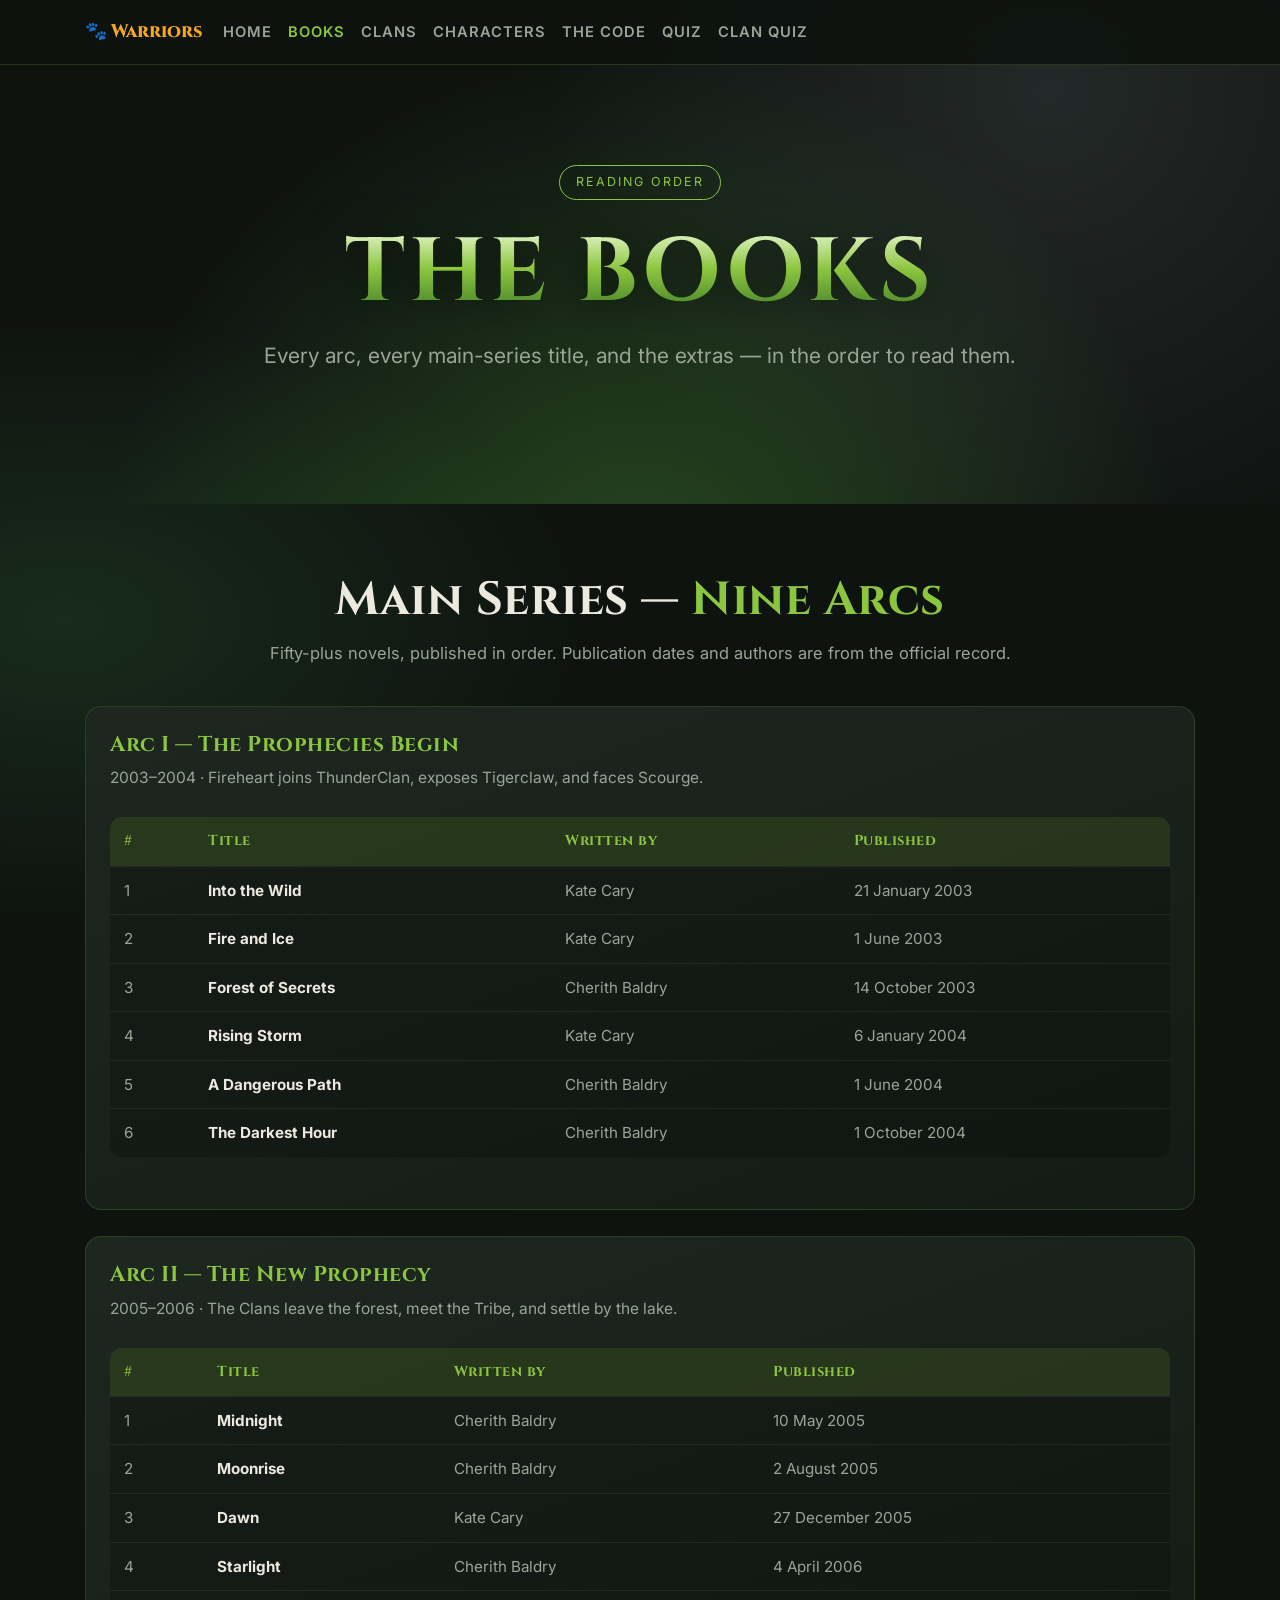
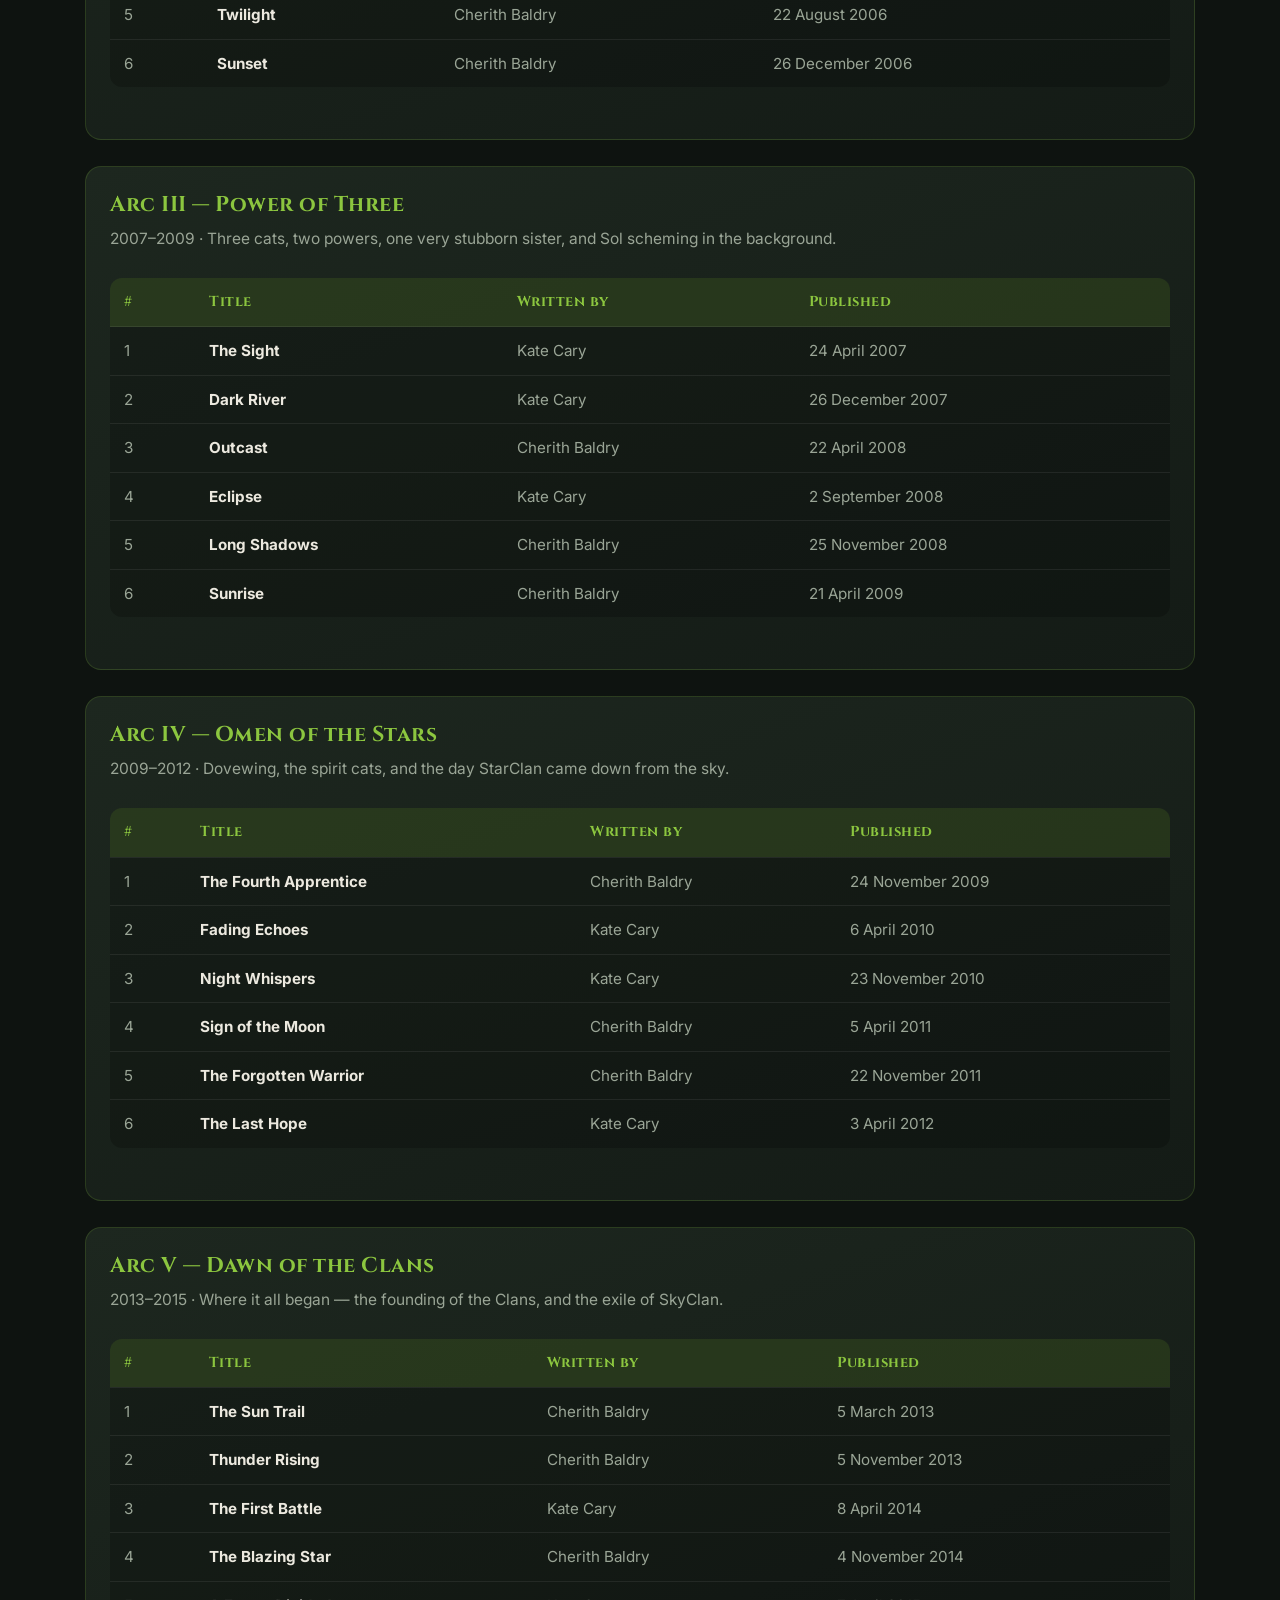
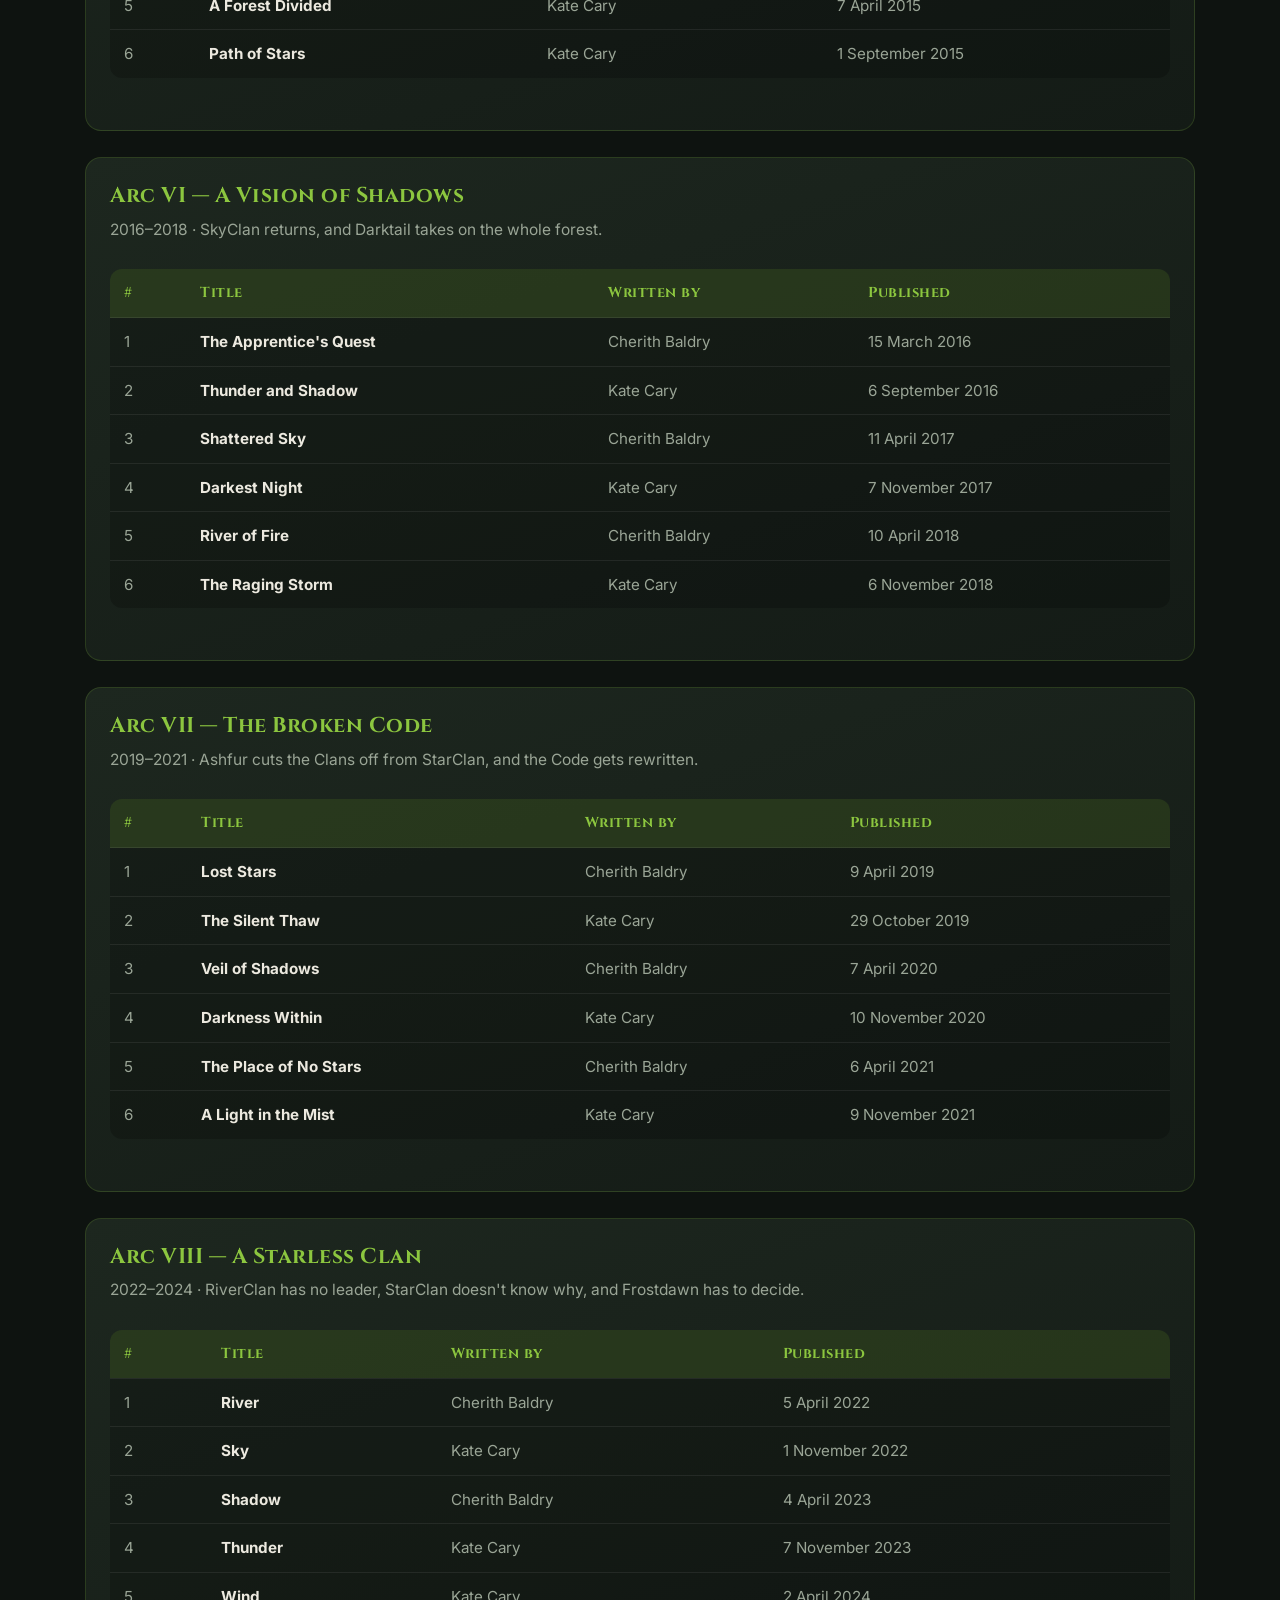
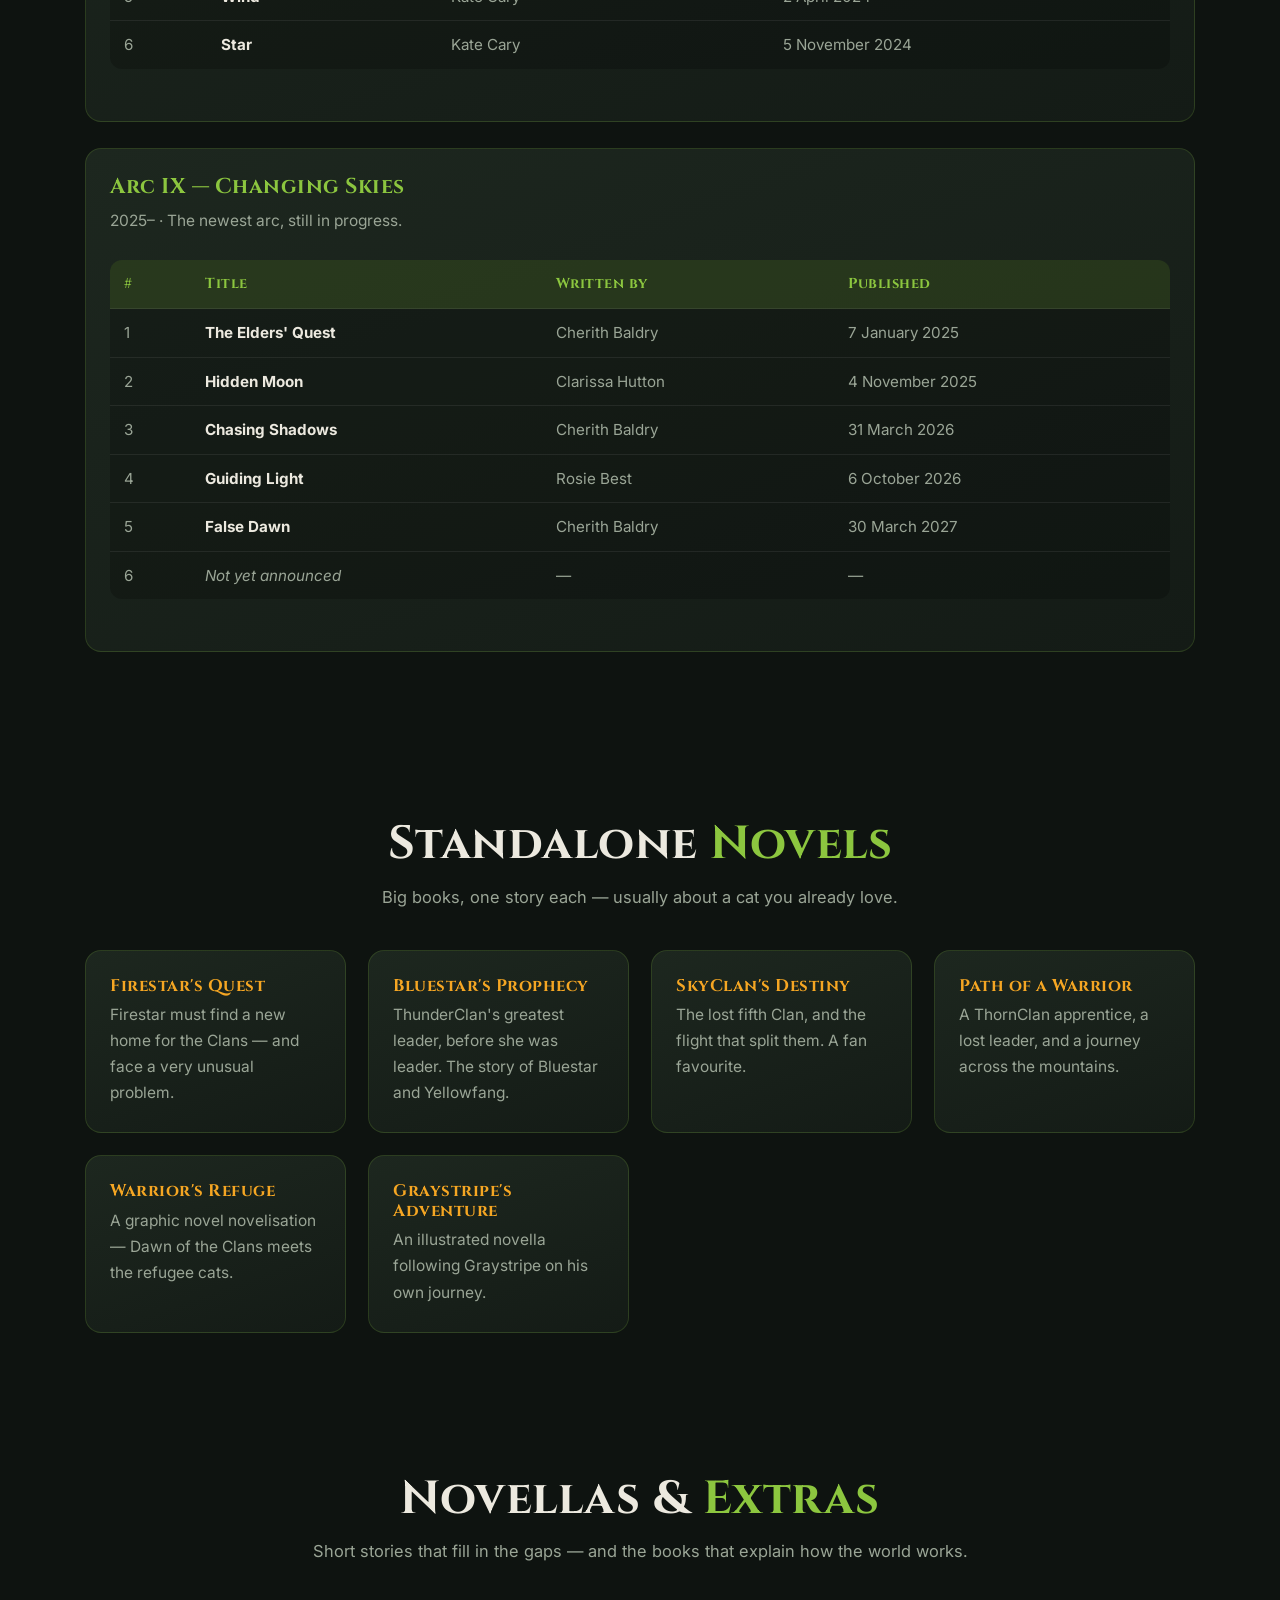
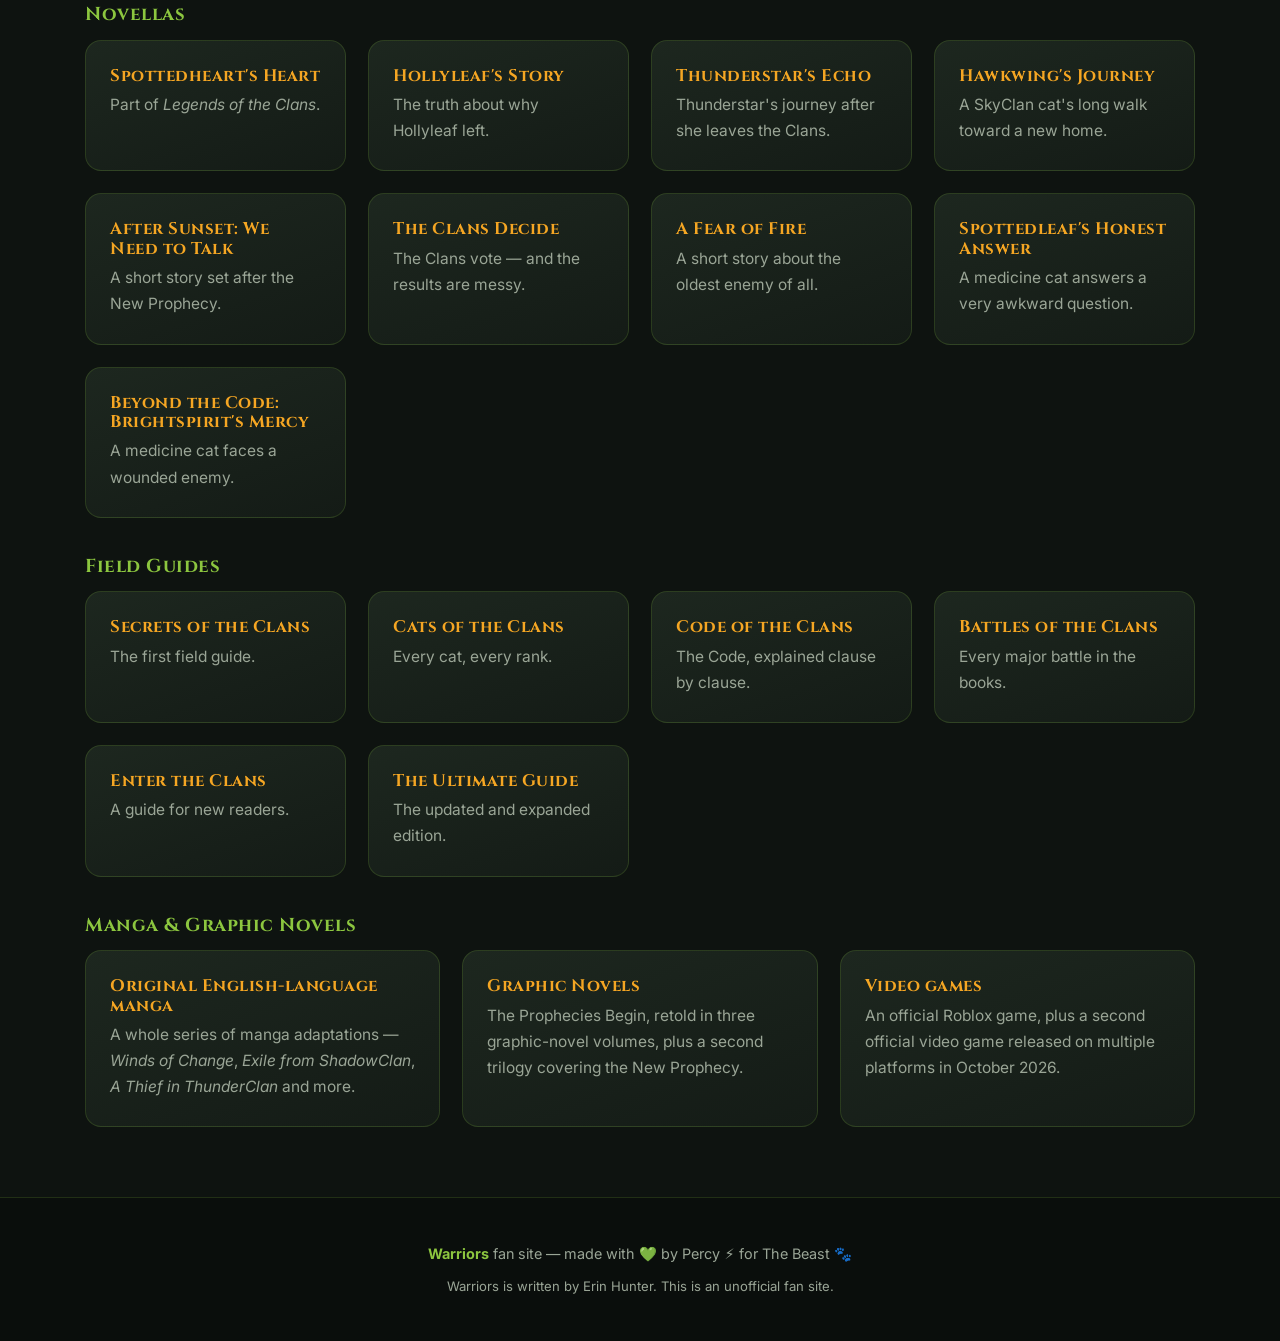
==== books.html @ 4206f6a5 "Warriors fan site — built by Percy ⚡ for The Beast" ====
<!DOCTYPE html>
<html lang="en">
<head>
<meta charset="UTF-8">
<meta name="viewport" content="width=device-width, initial-scale=1.0">
<title>Books — Warriors Fan Site</title>
<meta name="description" content="Every Warriors book in reading order: all nine arcs, Super Editions, novellas, manga and field guides.">
<link rel="preconnect" href="https://fonts.googleapis.com">
<link rel="preconnect" href="https://fonts.gstatic.com" crossorigin>
<link href="https://fonts.googleapis.com/css2?family=Cinzel:wght@600;700;800&family=Inter:wght@400;500;600;700&display=swap" rel="stylesheet">
<link rel="stylesheet" href="css/style.css?v=1">
</head>
<body>

<nav>
  <div class="nav-inner">
    <div class="logo">🐾 <span>Warriors</span></div>
    <div class="nav-links">
      <a href="index.html">Home</a>
      <a href="books.html">Books</a>
      <a href="clans.html">Clans</a>
      <a href="characters.html">Characters</a>
      <a href="code.html">The Code</a>
      <a href="quiz.html">Quiz</a>
      <a href="clan-quiz.html">Clan Quiz</a>
    </div>
  </div>
</nav>

<header class="hero" style="min-height:56vh">
  <div class="hero-bg"></div>
  <div class="wrap">
    <div class="tag">Reading order</div>
    <h1>The Books</h1>
    <p class="sub">Every arc, every main-series title, and the extras — in the order to read them.</p>
  </div>
</header>

<section>
  <div class="wrap">
    <h2 class="section-title reveal">Main Series — <span>Nine Arcs</span></h2>
    <p class="section-sub reveal">Fifty-plus novels, published in order. Publication dates and authors are from the official record.</p>

    <div class="card reveal" style="margin-bottom:26px">
      <h3>Arc I — The Prophecies Begin</h3>
      <p class="muted" style="margin-bottom:6px">2003–2004 · Fireheart joins ThunderClan, exposes Tigerclaw, and faces Scourge.</p>
      <table>
        <tr><th>#</th><th>Title</th><th>Written by</th><th>Published</th></tr>
        <tr><td>1</td><td><b>Into the Wild</b></td><td>Kate Cary</td><td>21 January 2003</td></tr>
        <tr><td>2</td><td><b>Fire and Ice</b></td><td>Kate Cary</td><td>1 June 2003</td></tr>
        <tr><td>3</td><td><b>Forest of Secrets</b></td><td>Cherith Baldry</td><td>14 October 2003</td></tr>
        <tr><td>4</td><td><b>Rising Storm</b></td><td>Kate Cary</td><td>6 January 2004</td></tr>
        <tr><td>5</td><td><b>A Dangerous Path</b></td><td>Cherith Baldry</td><td>1 June 2004</td></tr>
        <tr><td>6</td><td><b>The Darkest Hour</b></td><td>Cherith Baldry</td><td>1 October 2004</td></tr>
      </table>
    </div>

    <div class="card reveal" style="margin-bottom:26px">
      <h3>Arc II — The New Prophecy</h3>
      <p class="muted" style="margin-bottom:6px">2005–2006 · The Clans leave the forest, meet the Tribe, and settle by the lake.</p>
      <table>
        <tr><th>#</th><th>Title</th><th>Written by</th><th>Published</th></tr>
        <tr><td>1</td><td><b>Midnight</b></td><td>Cherith Baldry</td><td>10 May 2005</td></tr>
        <tr><td>2</td><td><b>Moonrise</b></td><td>Cherith Baldry</td><td>2 August 2005</td></tr>
        <tr><td>3</td><td><b>Dawn</b></td><td>Kate Cary</td><td>27 December 2005</td></tr>
        <tr><td>4</td><td><b>Starlight</b></td><td>Cherith Baldry</td><td>4 April 2006</td></tr>
        <tr><td>5</td><td><b>Twilight</b></td><td>Cherith Baldry</td><td>22 August 2006</td></tr>
        <tr><td>6</td><td><b>Sunset</b></td><td>Cherith Baldry</td><td>26 December 2006</td></tr>
      </table>
    </div>

    <div class="card reveal" style="margin-bottom:26px">
      <h3>Arc III — Power of Three</h3>
      <p class="muted" style="margin-bottom:6px">2007–2009 · Three cats, two powers, one very stubborn sister, and Sol scheming in the background.</p>
      <table>
        <tr><th>#</th><th>Title</th><th>Written by</th><th>Published</th></tr>
        <tr><td>1</td><td><b>The Sight</b></td><td>Kate Cary</td><td>24 April 2007</td></tr>
        <tr><td>2</td><td><b>Dark River</b></td><td>Kate Cary</td><td>26 December 2007</td></tr>
        <tr><td>3</td><td><b>Outcast</b></td><td>Cherith Baldry</td><td>22 April 2008</td></tr>
        <tr><td>4</td><td><b>Eclipse</b></td><td>Kate Cary</td><td>2 September 2008</td></tr>
        <tr><td>5</td><td><b>Long Shadows</b></td><td>Cherith Baldry</td><td>25 November 2008</td></tr>
        <tr><td>6</td><td><b>Sunrise</b></td><td>Cherith Baldry</td><td>21 April 2009</td></tr>
      </table>
    </div>

    <div class="card reveal" style="margin-bottom:26px">
      <h3>Arc IV — Omen of the Stars</h3>
      <p class="muted" style="margin-bottom:6px">2009–2012 · Dovewing, the spirit cats, and the day StarClan came down from the sky.</p>
      <table>
        <tr><th>#</th><th>Title</th><th>Written by</th><th>Published</th></tr>
        <tr><td>1</td><td><b>The Fourth Apprentice</b></td><td>Cherith Baldry</td><td>24 November 2009</td></tr>
        <tr><td>2</td><td><b>Fading Echoes</b></td><td>Kate Cary</td><td>6 April 2010</td></tr>
        <tr><td>3</td><td><b>Night Whispers</b></td><td>Kate Cary</td><td>23 November 2010</td></tr>
        <tr><td>4</td><td><b>Sign of the Moon</b></td><td>Cherith Baldry</td><td>5 April 2011</td></tr>
        <tr><td>5</td><td><b>The Forgotten Warrior</b></td><td>Cherith Baldry</td><td>22 November 2011</td></tr>
        <tr><td>6</td><td><b>The Last Hope</b></td><td>Kate Cary</td><td>3 April 2012</td></tr>
      </table>
    </div>

    <div class="card reveal" style="margin-bottom:26px">
      <h3>Arc V — Dawn of the Clans</h3>
      <p class="muted" style="margin-bottom:6px">2013–2015 · Where it all began — the founding of the Clans, and the exile of SkyClan.</p>
      <table>
        <tr><th>#</th><th>Title</th><th>Written by</th><th>Published</th></tr>
        <tr><td>1</td><td><b>The Sun Trail</b></td><td>Cherith Baldry</td><td>5 March 2013</td></tr>
        <tr><td>2</td><td><b>Thunder Rising</b></td><td>Cherith Baldry</td><td>5 November 2013</td></tr>
        <tr><td>3</td><td><b>The First Battle</b></td><td>Kate Cary</td><td>8 April 2014</td></tr>
        <tr><td>4</td><td><b>The Blazing Star</b></td><td>Cherith Baldry</td><td>4 November 2014</td></tr>
        <tr><td>5</td><td><b>A Forest Divided</b></td><td>Kate Cary</td><td>7 April 2015</td></tr>
        <tr><td>6</td><td><b>Path of Stars</b></td><td>Kate Cary</td><td>1 September 2015</td></tr>
      </table>
    </div>

    <div class="card reveal" style="margin-bottom:26px">
      <h3>Arc VI — A Vision of Shadows</h3>
      <p class="muted" style="margin-bottom:6px">2016–2018 · SkyClan returns, and Darktail takes on the whole forest.</p>
      <table>
        <tr><th>#</th><th>Title</th><th>Written by</th><th>Published</th></tr>
        <tr><td>1</td><td><b>The Apprentice's Quest</b></td><td>Cherith Baldry</td><td>15 March 2016</td></tr>
        <tr><td>2</td><td><b>Thunder and Shadow</b></td><td>Kate Cary</td><td>6 September 2016</td></tr>
        <tr><td>3</td><td><b>Shattered Sky</b></td><td>Cherith Baldry</td><td>11 April 2017</td></tr>
        <tr><td>4</td><td><b>Darkest Night</b></td><td>Kate Cary</td><td>7 November 2017</td></tr>
        <tr><td>5</td><td><b>River of Fire</b></td><td>Cherith Baldry</td><td>10 April 2018</td></tr>
        <tr><td>6</td><td><b>The Raging Storm</b></td><td>Kate Cary</td><td>6 November 2018</td></tr>
      </table>
    </div>

    <div class="card reveal" style="margin-bottom:26px">
      <h3>Arc VII — The Broken Code</h3>
      <p class="muted" style="margin-bottom:6px">2019–2021 · Ashfur cuts the Clans off from StarClan, and the Code gets rewritten.</p>
      <table>
        <tr><th>#</th><th>Title</th><th>Written by</th><th>Published</th></tr>
        <tr><td>1</td><td><b>Lost Stars</b></td><td>Cherith Baldry</td><td>9 April 2019</td></tr>
        <tr><td>2</td><td><b>The Silent Thaw</b></td><td>Kate Cary</td><td>29 October 2019</td></tr>
        <tr><td>3</td><td><b>Veil of Shadows</b></td><td>Cherith Baldry</td><td>7 April 2020</td></tr>
        <tr><td>4</td><td><b>Darkness Within</b></td><td>Kate Cary</td><td>10 November 2020</td></tr>
        <tr><td>5</td><td><b>The Place of No Stars</b></td><td>Cherith Baldry</td><td>6 April 2021</td></tr>
        <tr><td>6</td><td><b>A Light in the Mist</b></td><td>Kate Cary</td><td>9 November 2021</td></tr>
      </table>
    </div>

    <div class="card reveal" style="margin-bottom:26px">
      <h3>Arc VIII — A Starless Clan</h3>
      <p class="muted" style="margin-bottom:6px">2022–2024 · RiverClan has no leader, StarClan doesn't know why, and Frostdawn has to decide.</p>
      <table>
        <tr><th>#</th><th>Title</th><th>Written by</th><th>Published</th></tr>
        <tr><td>1</td><td><b>River</b></td><td>Cherith Baldry</td><td>5 April 2022</td></tr>
        <tr><td>2</td><td><b>Sky</b></td><td>Kate Cary</td><td>1 November 2022</td></tr>
        <tr><td>3</td><td><b>Shadow</b></td><td>Cherith Baldry</td><td>4 April 2023</td></tr>
        <tr><td>4</td><td><b>Thunder</b></td><td>Kate Cary</td><td>7 November 2023</td></tr>
        <tr><td>5</td><td><b>Wind</b></td><td>Kate Cary</td><td>2 April 2024</td></tr>
        <tr><td>6</td><td><b>Star</b></td><td>Kate Cary</td><td>5 November 2024</td></tr>
      </table>
    </div>

    <div class="card reveal" style="margin-bottom:26px">
      <h3>Arc IX — Changing Skies</h3>
      <p class="muted" style="margin-bottom:6px">2025– · The newest arc, still in progress.</p>
      <table>
        <tr><th>#</th><th>Title</th><th>Written by</th><th>Published</th></tr>
        <tr><td>1</td><td><b>The Elders' Quest</b></td><td>Cherith Baldry</td><td>7 January 2025</td></tr>
        <tr><td>2</td><td><b>Hidden Moon</b></td><td>Clarissa Hutton</td><td>4 November 2025</td></tr>
        <tr><td>3</td><td><b>Chasing Shadows</b></td><td>Cherith Baldry</td><td>31 March 2026</td></tr>
        <tr><td>4</td><td><b>Guiding Light</b></td><td>Rosie Best</td><td>6 October 2026</td></tr>
        <tr><td>5</td><td><b>False Dawn</b></td><td>Cherith Baldry</td><td>30 March 2027</td></tr>
        <tr><td>6</td><td><i>Not yet announced</i></td><td>—</td><td>—</td></tr>
      </table>
    </div>
  </div>
</section>

<section>
  <div class="wrap">
    <h2 class="section-title reveal">Standalone <span>Novels</span></h2>
    <p class="section-sub reveal">Big books, one story each — usually about a cat you already love.</p>
    <div class="grid g3">
      <div class="card reveal"><h4>Firestar's Quest</h4><p class="muted">Firestar must find a new home for the Clans — and face a very unusual problem.</p></div>
      <div class="card reveal"><h4>Bluestar's Prophecy</h4><p class="muted">ThunderClan's greatest leader, before she was leader. The story of Bluestar and Yellowfang.</p></div>
      <div class="card reveal"><h4>SkyClan's Destiny</h4><p class="muted">The lost fifth Clan, and the flight that split them. A fan favourite.</p></div>
      <div class="card reveal"><h4>Path of a Warrior</h4><p class="muted">A ThornClan apprentice, a lost leader, and a journey across the mountains.</p></div>
      <div class="card reveal"><h4>Warrior's Refuge</h4><p class="muted">A graphic novel novelisation — Dawn of the Clans meets the refugee cats.</p></div>
      <div class="card reveal"><h4>Graystripe's Adventure</h4><p class="muted">An illustrated novella following Graystripe on his own journey.</p></div>
    </div>
  </div>
</section>

<section>
  <div class="wrap">
    <h2 class="section-title reveal">Novellas &amp; <span>Extras</span></h2>
    <p class="section-sub reveal">Short stories that fill in the gaps — and the books that explain how the world works.</p>

    <h3 class="reveal" style="margin-bottom:14px;color:var(--leaf)">Novellas</h3>
    <div class="grid g3">
      <div class="card reveal"><h4>Spottedheart's Heart</h4><p class="muted">Part of <i>Legends of the Clans</i>.</p></div>
      <div class="card reveal"><h4>Hollyleaf's Story</h4><p class="muted">The truth about why Hollyleaf left.</p></div>
      <div class="card reveal"><h4>Thunderstar's Echo</h4><p class="muted">Thunderstar's journey after she leaves the Clans.</p></div>
      <div class="card reveal"><h4>Hawkwing's Journey</h4><p class="muted">A SkyClan cat's long walk toward a new home.</p></div>
      <div class="card reveal"><h4>After Sunset: We Need to Talk</h4><p class="muted">A short story set after the New Prophecy.</p></div>
      <div class="card reveal"><h4>The Clans Decide</h4><p class="muted">The Clans vote — and the results are messy.</p></div>
      <div class="card reveal"><h4>A Fear of Fire</h4><p class="muted">A short story about the oldest enemy of all.</p></div>
      <div class="card reveal"><h4>Spottedleaf's Honest Answer</h4><p class="muted">A medicine cat answers a very awkward question.</p></div>
      <div class="card reveal"><h4>Beyond the Code: Brightspirit's Mercy</h4><p class="muted">A medicine cat faces a wounded enemy.</p></div>
    </div>

    <h3 class="reveal" style="margin:38px 0 14px;color:var(--leaf)">Field Guides</h3>
    <div class="grid g4">
      <div class="card reveal"><h4>Secrets of the Clans</h4><p class="muted">The first field guide.</p></div>
      <div class="card reveal"><h4>Cats of the Clans</h4><p class="muted">Every cat, every rank.</p></div>
      <div class="card reveal"><h4>Code of the Clans</h4><p class="muted">The Code, explained clause by clause.</p></div>
      <div class="card reveal"><h4>Battles of the Clans</h4><p class="muted">Every major battle in the books.</p></div>
      <div class="card reveal"><h4>Enter the Clans</h4><p class="muted">A guide for new readers.</p></div>
      <div class="card reveal"><h4>The Ultimate Guide</h4><p class="muted">The updated and expanded edition.</p></div>
    </div>

    <h3 class="reveal" style="margin:38px 0 14px;color:var(--leaf)">Manga &amp; Graphic Novels</h3>
    <div class="grid g3">
      <div class="card reveal"><h4>Original English-language manga</h4><p class="muted">A whole series of manga adaptations — <i>Winds of Change</i>, <i>Exile from ShadowClan</i>, <i>A Thief in ThunderClan</i> and more.</p></div>
      <div class="card reveal"><h4>Graphic Novels</h4><p class="muted">The Prophecies Begin, retold in three graphic-novel volumes, plus a second trilogy covering the New Prophecy.</p></div>
      <div class="card reveal"><h4>Video games</h4><p class="muted">An official Roblox game, plus a second official video game released on multiple platforms in October 2026.</p></div>
    </div>
  </div>
</section>

<footer>
  <p><b>Warriors</b> fan site — made with 💚 by Percy ⚡ for The Beast 🐾</p>
  <p style="margin-top:8px;font-size:.82rem">Warriors is written by Erin Hunter. This is an unofficial fan site.</p>
</footer>

<script src="js/main.js"></script>
</body>
</html>
---- css/style.css ----
/* ============================================
   WARRIORS: THE PROPHECIES BEGIN — Fan Site
   Theme: forest, moss, moonlight, amber
   ============================================ */
:root {
  --moss: #4f9d3a;
  --moss-dark: #2f6b22;
  --leaf: #8cc63f;
  --amber: #f5a623;
  --amber-dark: #c97f0d;
  --ink: #0e1310;
  --ink-2: #141b16;
  --ink-3: #1d271f;
  --text: #ece9df;
  --muted: #9aa596;
  --moon: #dfe9ff;
  --shadow: rgba(0, 0, 0, .45);
}

* { margin: 0; padding: 0; box-sizing: border-box; }
html { scroll-behavior: smooth; }

body {
  font-family: 'Inter', 'Segoe UI', system-ui, sans-serif;
  background:
    radial-gradient(1100px 620px at 85% -12%, rgba(245, 166, 35, .18), transparent 62%),
    radial-gradient(900px 520px at 5% 8%, rgba(76, 175, 80, .16), transparent 58%),
    var(--ink);
  color: var(--text);
  line-height: 1.68;
  min-height: 100vh;
  overflow-x: hidden;
}

h1, h2, h3, h4 {
  font-family: 'Cinzel', Georgia, 'Times New Roman', serif;
  font-weight: 700; line-height: 1.16; letter-spacing: .5px;
}
a { color: var(--amber); text-decoration: none; }
a:hover { color: var(--leaf); }
.wrap { max-width: 1150px; margin: 0 auto; padding: 0 20px; }

/* NAV */
nav {
  position: fixed; top: 0; left: 0; right: 0; z-index: 100;
  background: rgba(14, 19, 16, .92);
  backdrop-filter: blur(12px);
  border-bottom: 1px solid rgba(140, 198, 63, .2);
}
.nav-inner {
  max-width: 1150px; margin: 0 auto; padding: 0 20px;
  display: flex; align-items: center; gap: 20px; height: 64px;
}
.logo {
  font-family: 'Cinzel', Georgia, serif; font-size: 1.12rem; font-weight: 800;
  color: var(--leaf); white-space: nowrap;
}
.logo span { color: var(--amber); }
.nav-links { display: flex; gap: 16px; flex-wrap: wrap; }
.nav-links a {
  color: var(--muted); font-size: .92rem; font-weight: 600;
  text-transform: uppercase; letter-spacing: 1px; transition: color .2s;
}
.nav-links a:hover, .nav-links a.active { color: var(--leaf); }

/* HERO */
.hero {
  min-height: 100vh; display: flex; align-items: center; justify-content: center;
  text-align: center; position: relative; padding: 130px 20px 70px;
}
.hero-bg {
  position: absolute; inset: 0; z-index: -1;
  background:
    radial-gradient(circle at 50% 118%, rgba(79, 157, 58, .38), transparent 62%),
    radial-gradient(circle at 82% 18%, rgba(223, 233, 255, .10), transparent 45%);
}
.hero h1 {
  font-size: clamp(2.5rem, 8.5vw, 5.6rem);
  text-transform: uppercase; letter-spacing: 4px;
  background: linear-gradient(180deg, #f7ffe9 0%, var(--leaf) 45%, var(--moss-dark) 100%);
  -webkit-background-clip: text; background-clip: text; color: transparent;
  filter: drop-shadow(0 6px 22px rgba(0, 0, 0, .6));
  margin-bottom: 12px;
}
.hero .sub { font-size: clamp(1rem, 2.4vw, 1.32rem); color: var(--muted); margin-bottom: 26px; }
.hero .tag {
  display: inline-block; padding: 6px 16px; border-radius: 999px;
  border: 1px solid var(--leaf); color: var(--leaf);
  font-size: .78rem; letter-spacing: 2px; text-transform: uppercase; margin-bottom: 22px;
}
.hero-btns { display: flex; gap: 14px; justify-content: center; flex-wrap: wrap; }
.btn {
  padding: 13px 28px; border-radius: 10px; font-weight: 700; font-size: 1rem;
  border: 2px solid var(--leaf); color: var(--leaf); background: transparent;
  cursor: pointer; transition: all .2s; display: inline-block;
}
.btn:hover { background: var(--leaf); color: #0c1a08; transform: translateY(-2px); }
.btn.solid { background: var(--leaf); color: #0c1a08; }
.btn.solid:hover { background: var(--amber); border-color: var(--amber); }
.btn.amber { border-color: var(--amber); color: var(--amber); }
.btn.amber:hover { background: var(--amber); color: #1c1204; }

.paw-row { display: flex; justify-content: center; gap: 18px; margin-top: 46px; flex-wrap: wrap; }
.paw-row span {
  font-size: 2.4rem; filter: drop-shadow(0 6px 12px rgba(0, 0, 0, .6));
  animation: float 4.4s ease-in-out infinite;
}
.paw-row span:nth-child(2) { animation-delay: .35s; }
.paw-row span:nth-child(3) { animation-delay: .7s; }
.paw-row span:nth-child(4) { animation-delay: 1.05s; }
.paw-row span:nth-child(5) { animation-delay: 1.4s; }
.paw-row span:nth-child(6) { animation-delay: 1.75s; }
.paw-row span:nth-child(7) { animation-delay: 2.1s; }
@keyframes float {
  0%, 100% { transform: translateY(0) rotate(-4deg); }
  50% { transform: translateY(-13px) rotate(4deg); }
}

/* SECTIONS */
section { padding: 70px 0; }
.section-title { text-align: center; margin-bottom: 12px; font-size: clamp(1.9rem, 4.6vw, 2.9rem); }
.section-title span { color: var(--leaf); }
.section-sub { text-align: center; color: var(--muted); margin-bottom: 38px; font-size: 1.03rem; }
.center { text-align: center; }
.muted { color: var(--muted); }

/* CARDS + GRID */
.grid { display: grid; gap: 22px; }
.g2 { grid-template-columns: repeat(auto-fit, minmax(320px, 1fr)); }
.g3 { grid-template-columns: repeat(auto-fit, minmax(260px, 1fr)); }
.g4 { grid-template-columns: repeat(auto-fit, minmax(215px, 1fr)); }

.card {
  background: linear-gradient(160deg, var(--ink-3), var(--ink-2));
  border: 1px solid rgba(140, 198, 63, .18);
  border-radius: 16px; padding: 26px 24px;
  transition: transform .22s, border-color .22s, box-shadow .22s;
}
.card:hover {
  transform: translateY(-5px);
  border-color: rgba(245, 166, 35, .5);
  box-shadow: 0 14px 34px rgba(0, 0, 0, .45);
}
.card h3 { font-size: 1.34rem; margin-bottom: 8px; color: var(--leaf); }
.card h4 { color: var(--amber); margin-bottom: 6px; font-size: 1.05rem; }
.card p { color: var(--muted); font-size: .97rem; }
.card ul { margin: 12px 0 0 20px; color: var(--muted); font-size: .95rem; }
.card li { margin-bottom: 5px; }
.card li b, .card li strong { color: var(--text); }

.arc-card { position: relative; overflow: hidden; }
.arc-no {
  position: absolute; top: 12px; right: 20px;
  font-family: 'Cinzel', serif; font-size: 3.6rem; font-weight: 800;
  color: rgba(140, 198, 63, .12); line-height: 1;
}

.clan-card { text-align: center; }
.clan-emoji { font-size: 3rem; display: block; margin-bottom: 8px; }
.clan-card p { text-align: left; }

.chip {
  display: inline-block; padding: 4px 12px; border-radius: 999px;
  background: rgba(140, 198, 63, .13); border: 1px solid rgba(140, 198, 63, .3);
  color: var(--leaf); font-size: .78rem; font-weight: 600; letter-spacing: .5px;
  margin: 3px 4px 3px 0;
}
.chip.amber { background: rgba(245, 166, 35, .13); border-color: rgba(245, 166, 35, .32); color: var(--amber); }

table {
  width: 100%; border-collapse: collapse; margin: 26px 0;
  background: rgba(0, 0, 0, .22); border-radius: 12px; overflow: hidden;
  font-size: .95rem;
}
th {
  background: rgba(140, 198, 63, .16); color: var(--leaf);
  text-align: left; padding: 12px 14px; font-family: 'Cinzel', serif;
  letter-spacing: .5px; font-size: .9rem;
}
td { padding: 11px 14px; border-top: 1px solid rgba(255, 255, 255, .07); color: var(--muted); }
td b { color: var(--text); }
tr:hover td { background: rgba(140, 198, 63, .05); }

.stat-row { display: flex; gap: 16px; flex-wrap: wrap; justify-content: center; margin-top: 24px; }
.stat {
  background: rgba(0, 0, 0, .3); border: 1px solid rgba(140, 198, 63, .22);
  border-radius: 14px; padding: 18px 26px; text-align: center; min-width: 140px;
}
.stat b { display: block; font-size: 2rem; font-family: 'Cinzel', serif; color: var(--amber); }
.stat span { font-size: .82rem; text-transform: uppercase; letter-spacing: 1px; color: var(--muted); }

/* FOOTER */
footer {
  border-top: 1px solid rgba(140, 198, 63, .18);
  padding: 44px 20px; text-align: center; color: var(--muted); font-size: .9rem;
  background: rgba(0, 0, 0, .28);
}
footer b { color: var(--leaf); }

/* REVEAL */
.reveal { opacity: 0; transform: translateY(22px); transition: opacity .6s ease, transform .6s ease; }
.reveal.show { opacity: 1; transform: none; }

/* QUIZ */
.quiz-wrap { max-width: 720px; margin: 0 auto; }
.q-progress {
  height: 8px; background: rgba(255, 255, 255, .08); border-radius: 999px; overflow: hidden; margin-bottom: 10px;
}
.q-bar { height: 100%; width: 0; background: linear-gradient(90deg, var(--moss), var(--amber)); transition: width .35s; }
.q-count { font-size: .85rem; color: var(--muted); margin-bottom: 22px; letter-spacing: 1px; text-transform: uppercase; }
.q-text { font-size: 1.24rem; font-family: 'Cinzel', serif; margin-bottom: 20px; color: var(--text); }
.q-opts { display: grid; gap: 11px; }
.q-opt {
  text-align: left; padding: 14px 18px; border-radius: 12px; cursor: pointer;
  background: rgba(255, 255, 255, .04); border: 1px solid rgba(255, 255, 255, .1);
  color: var(--text); font-size: 1rem; font-family: inherit; transition: all .18s;
}
.q-opt:hover { background: rgba(140, 198, 63, .12); border-color: var(--leaf); }
.q-opt.right { background: rgba(79, 157, 58, .3); border-color: var(--leaf); }
.q-opt.wrong { background: rgba(200, 60, 40, .28); border-color: #e0705a; }
.q-opt:disabled { cursor: default; }
.q-feedback { margin-top: 16px; padding: 14px 16px; border-radius: 10px; background: rgba(255, 255, 255, .05);
  border-left: 3px solid var(--amber); color: var(--muted); font-size: .95rem; }
.q-next {
  margin-top: 18px; padding: 12px 26px; border-radius: 10px; border: 2px solid var(--amber);
  background: var(--amber); color: #1c1204; font-weight: 700; cursor: pointer; font-size: .98rem;
}
.q-next:hover { background: var(--leaf); border-color: var(--leaf); }
.q-result { text-align: center; }
.q-result .rank { font-family: 'Cinzel', serif; font-size: 2.2rem; color: var(--amber); margin-bottom: 8px; }
.q-result .score { font-size: 1.1rem; color: var(--muted); margin-bottom: 20px; }

@media (max-width: 720px) {
  .nav-links { display: none; }
  .hero h1 { letter-spacing: 2px; }
}
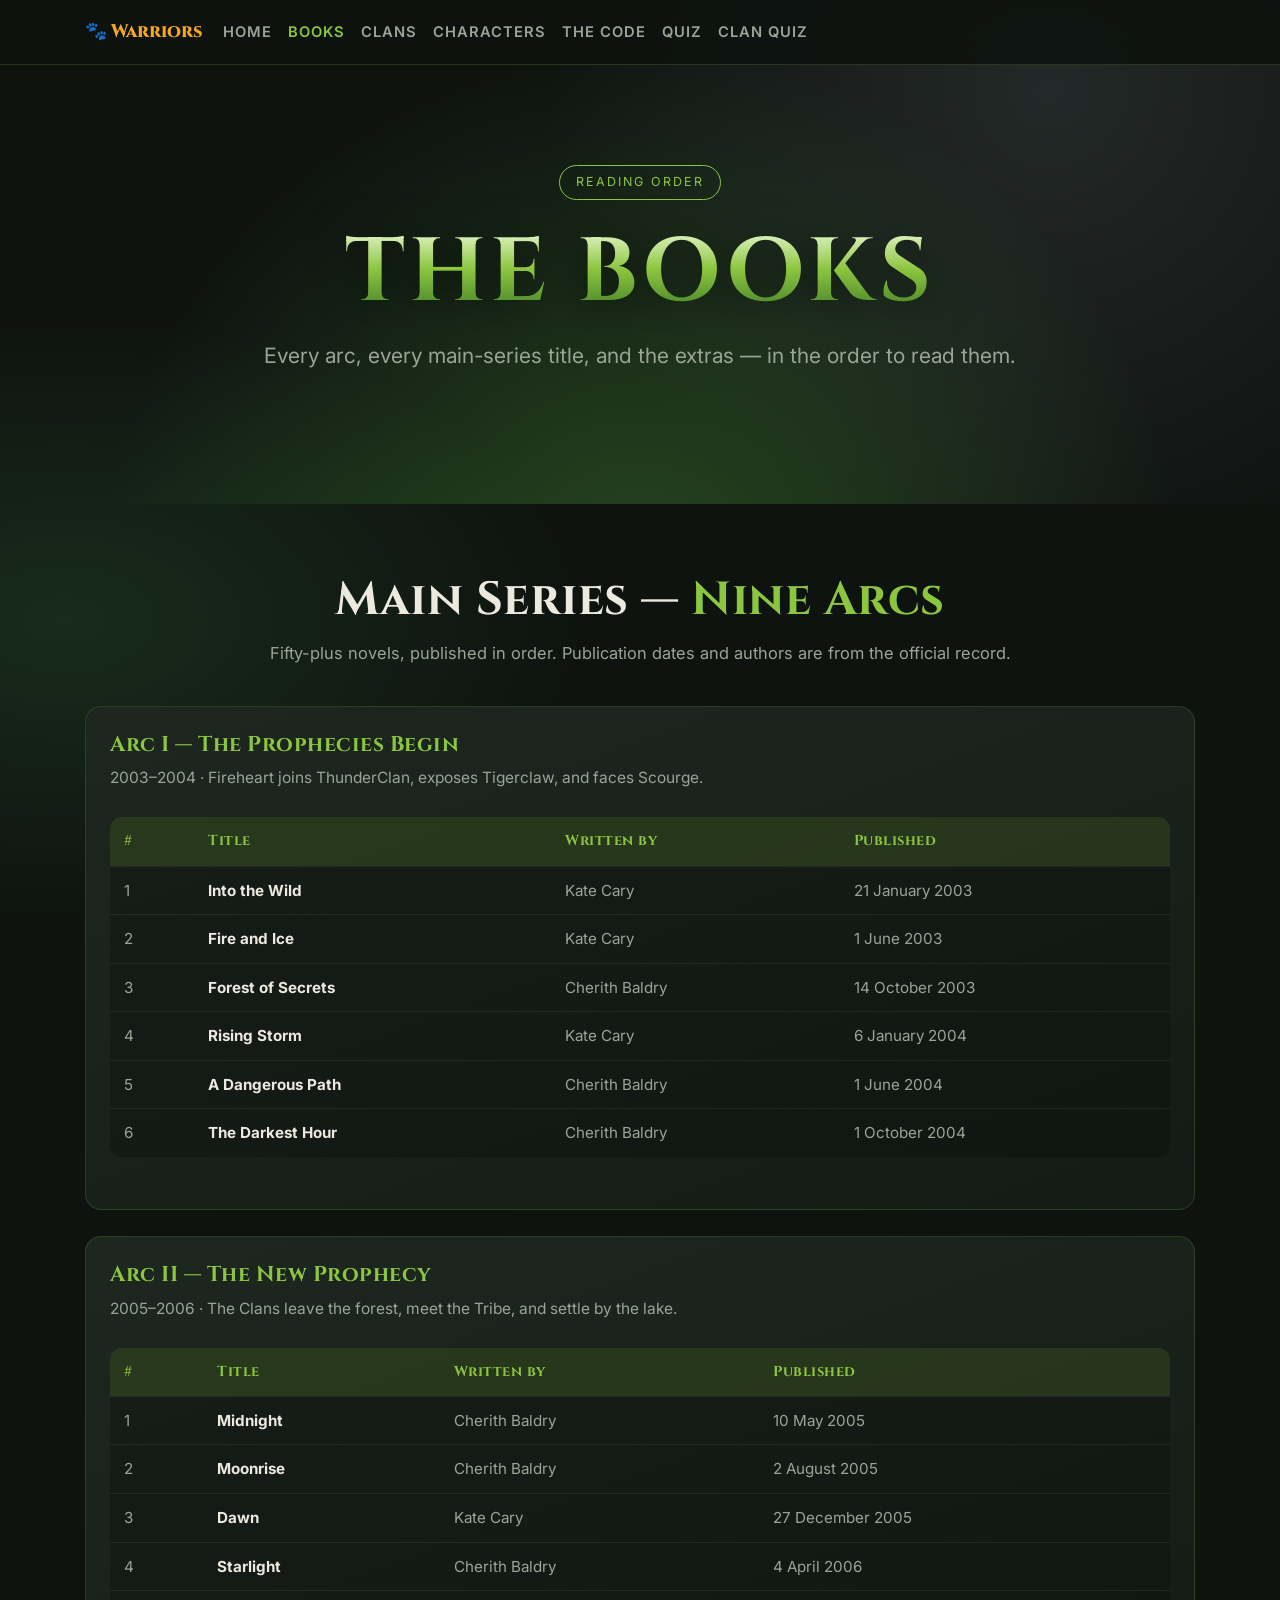
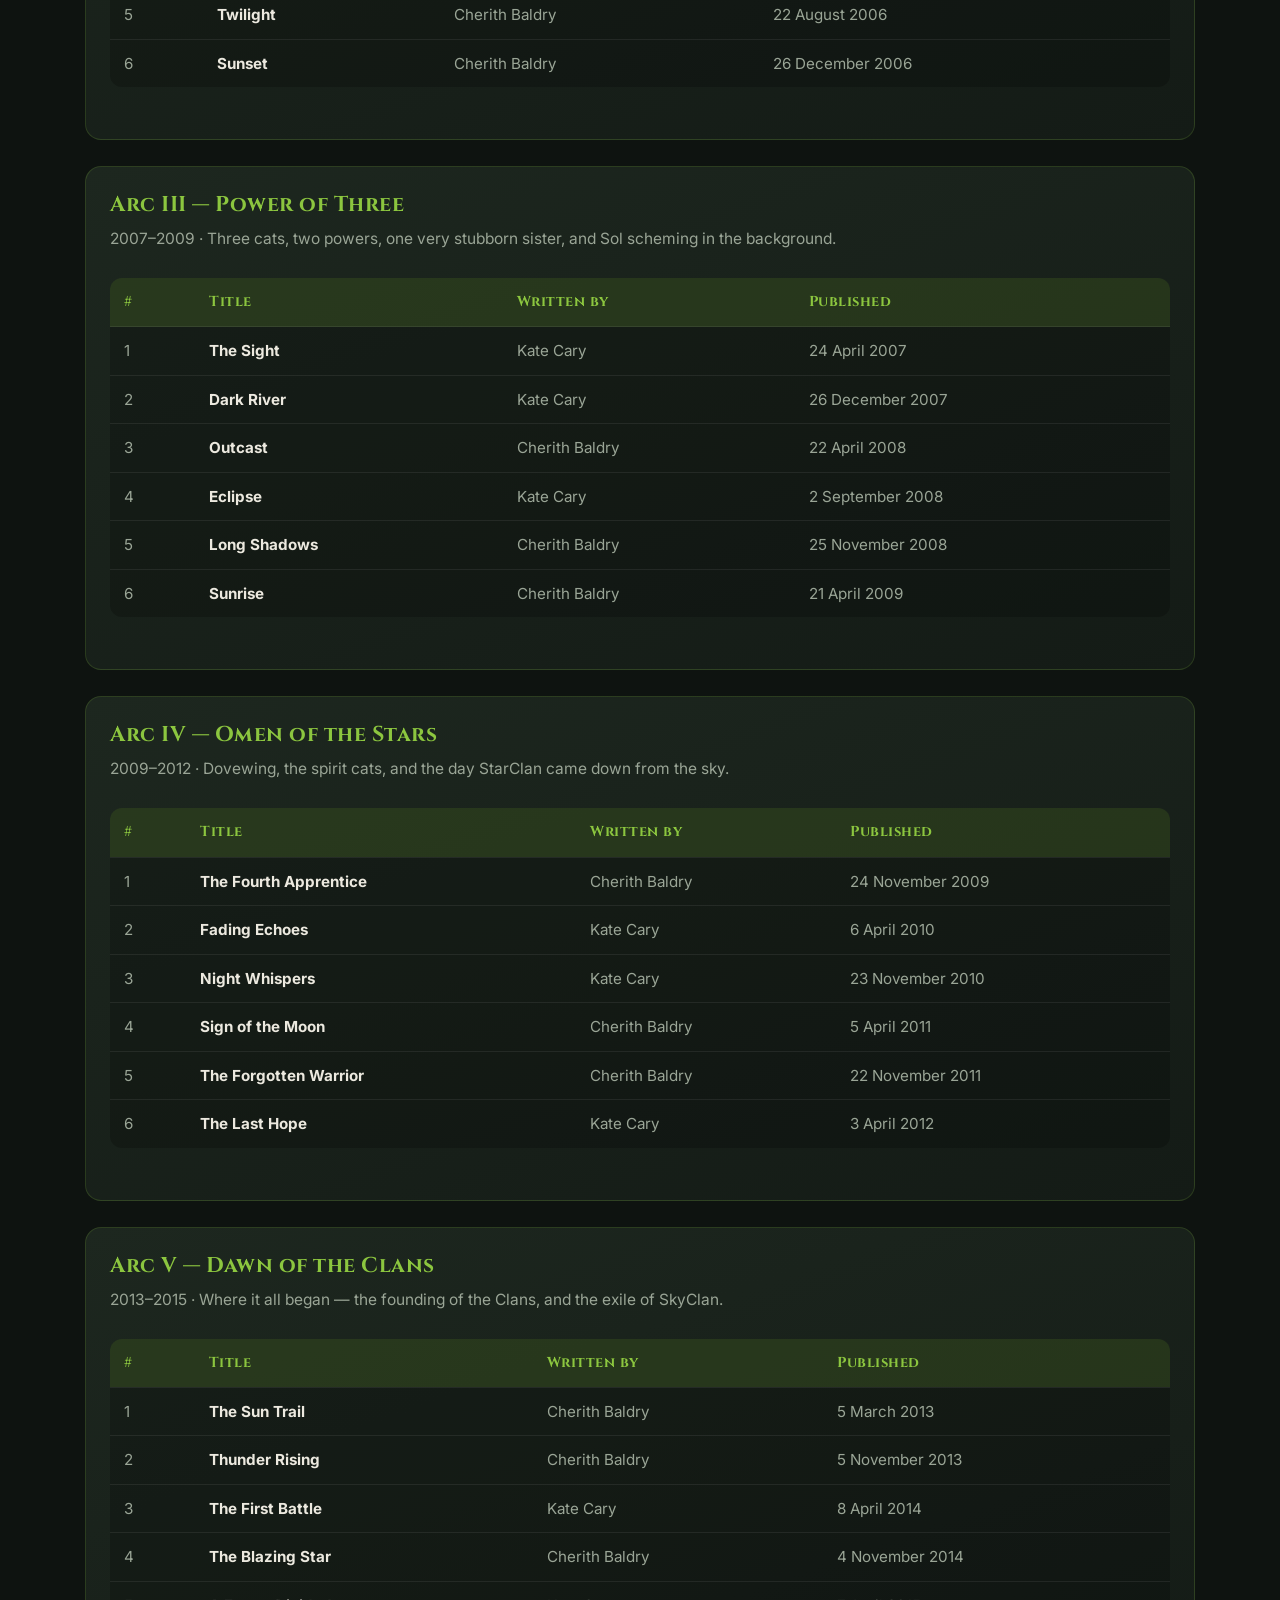
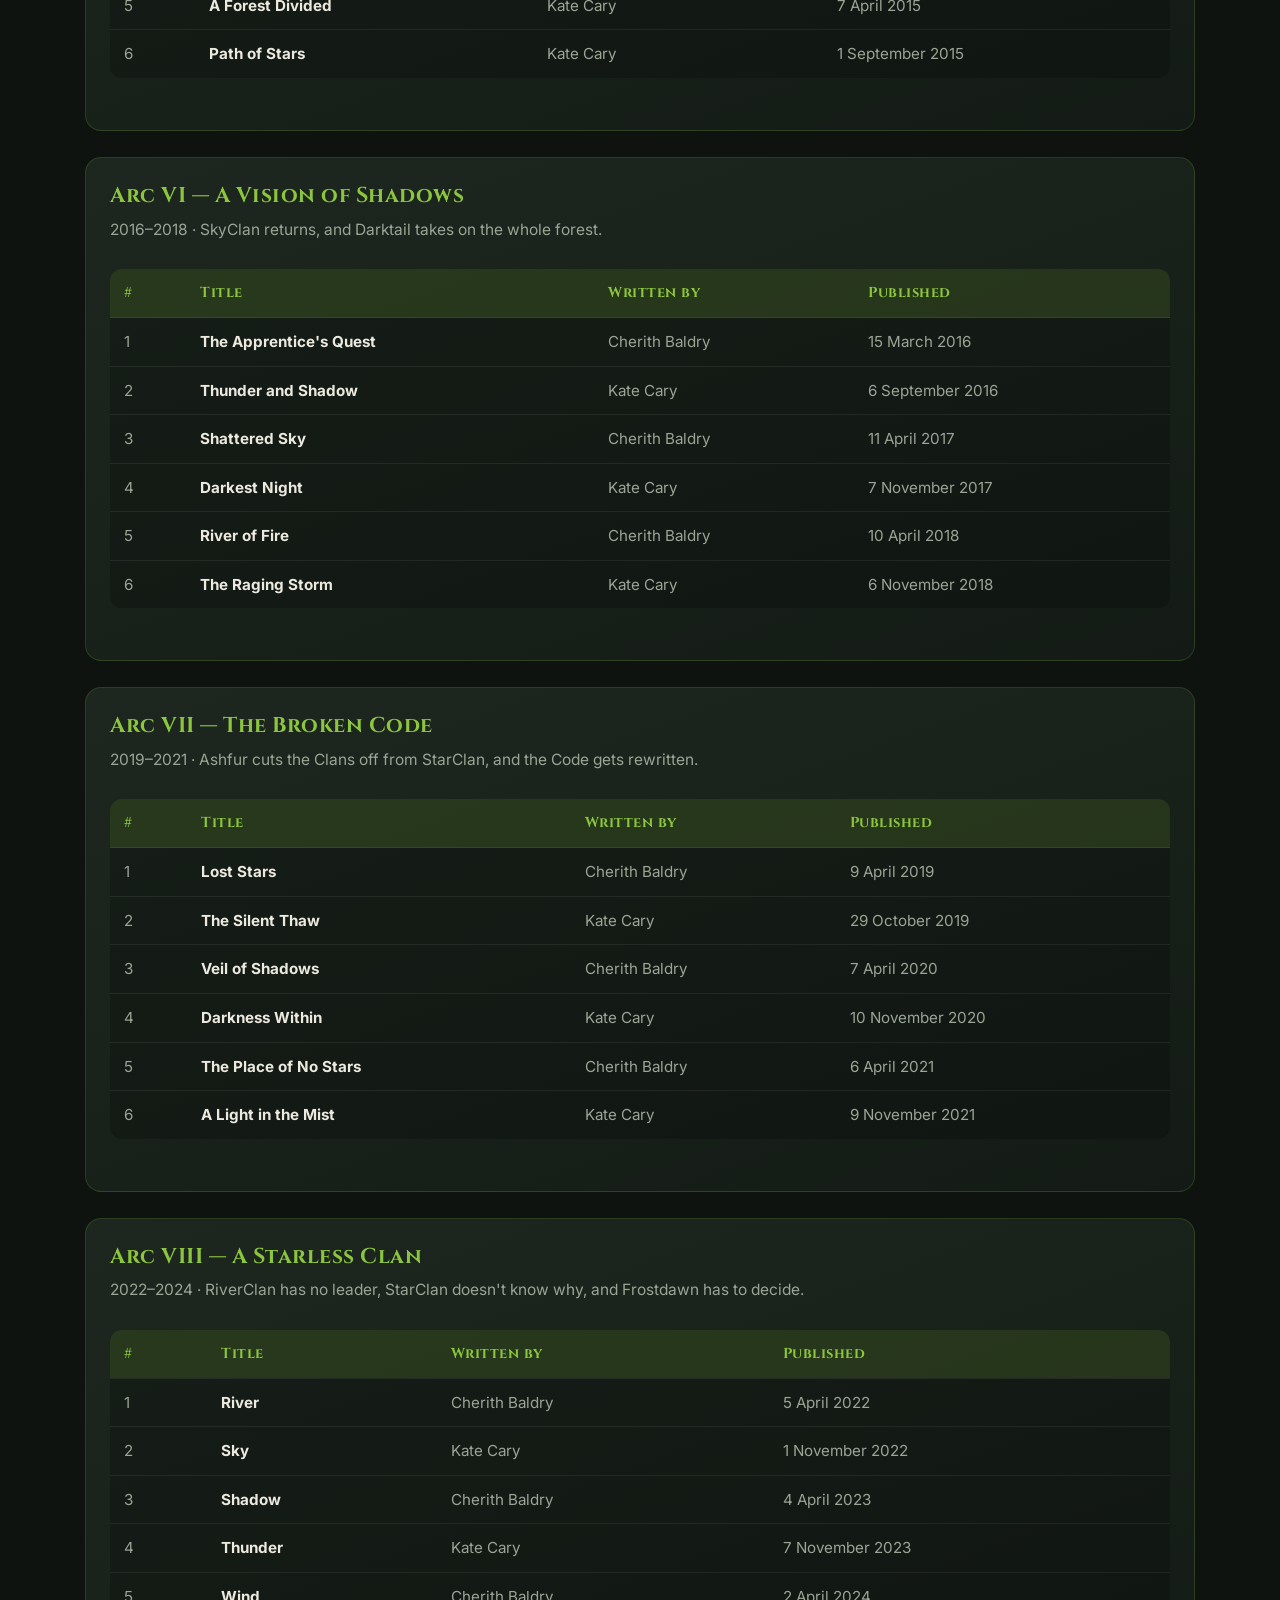
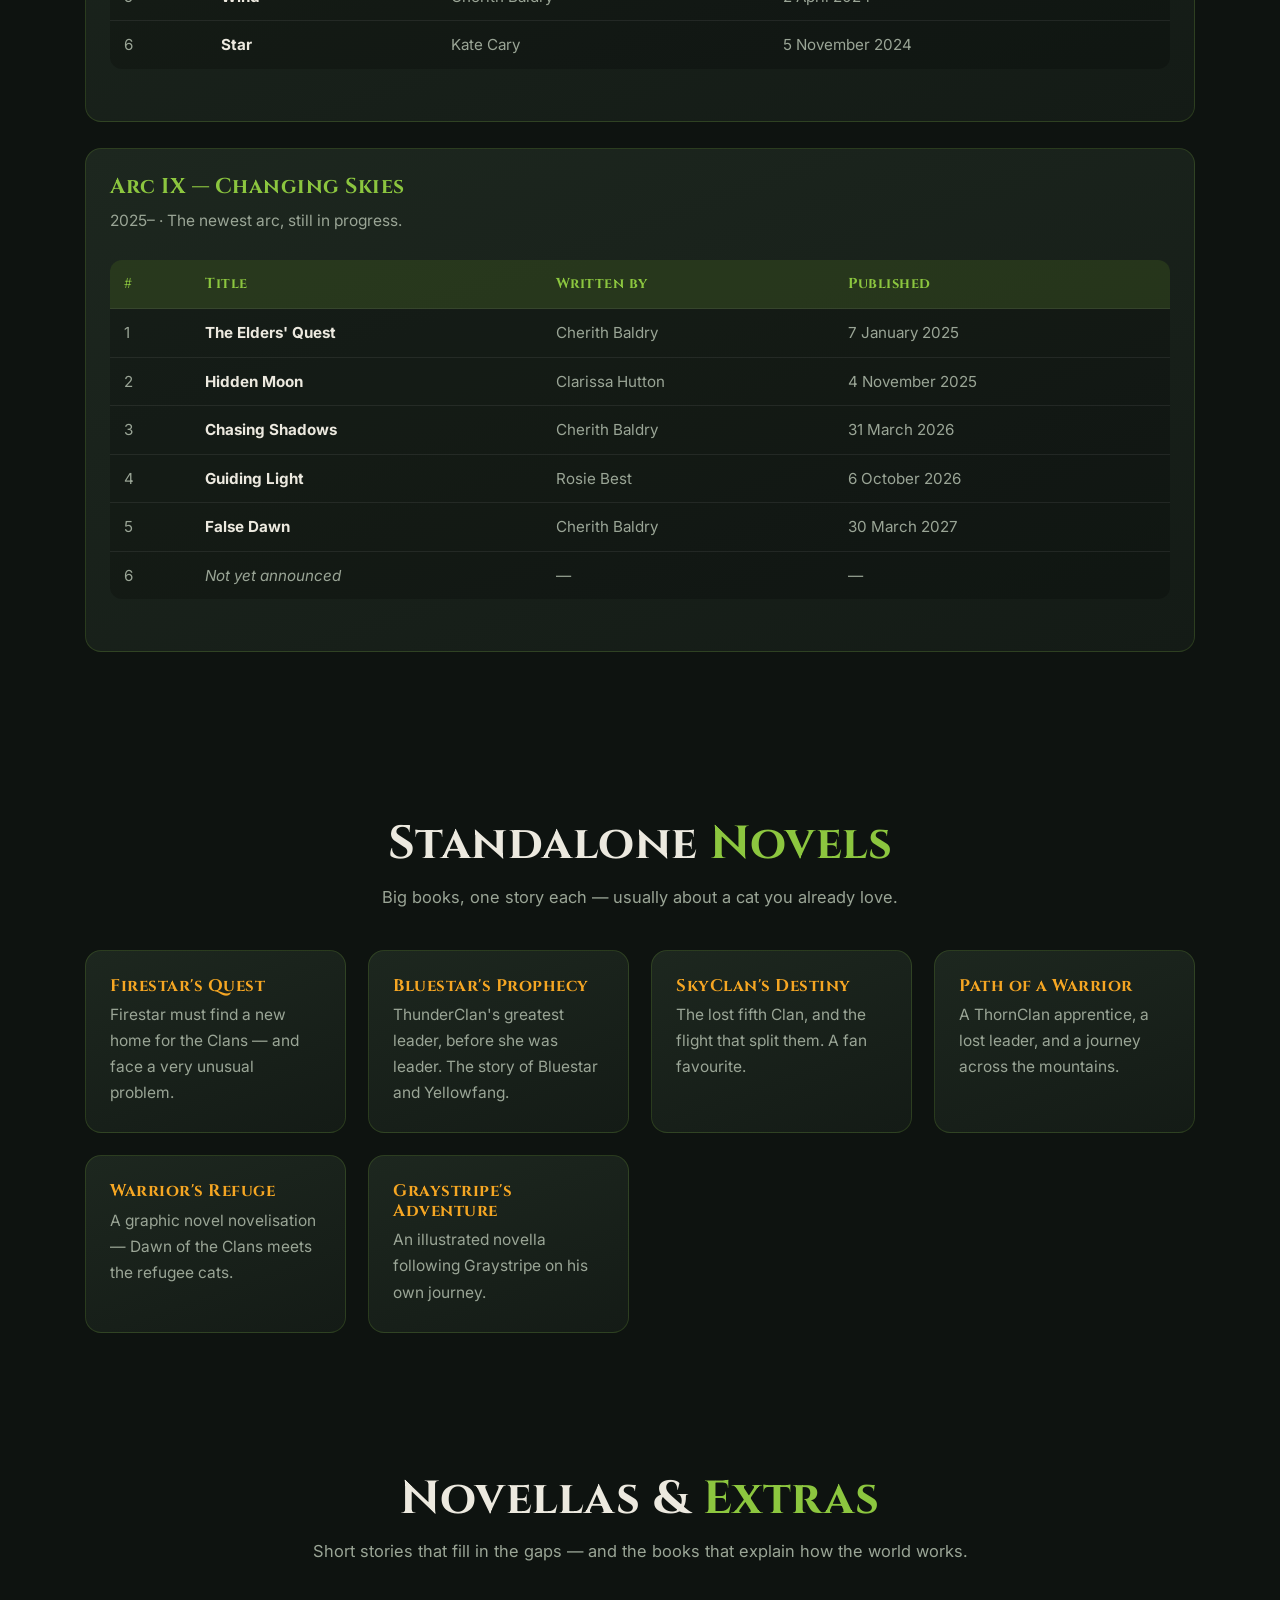
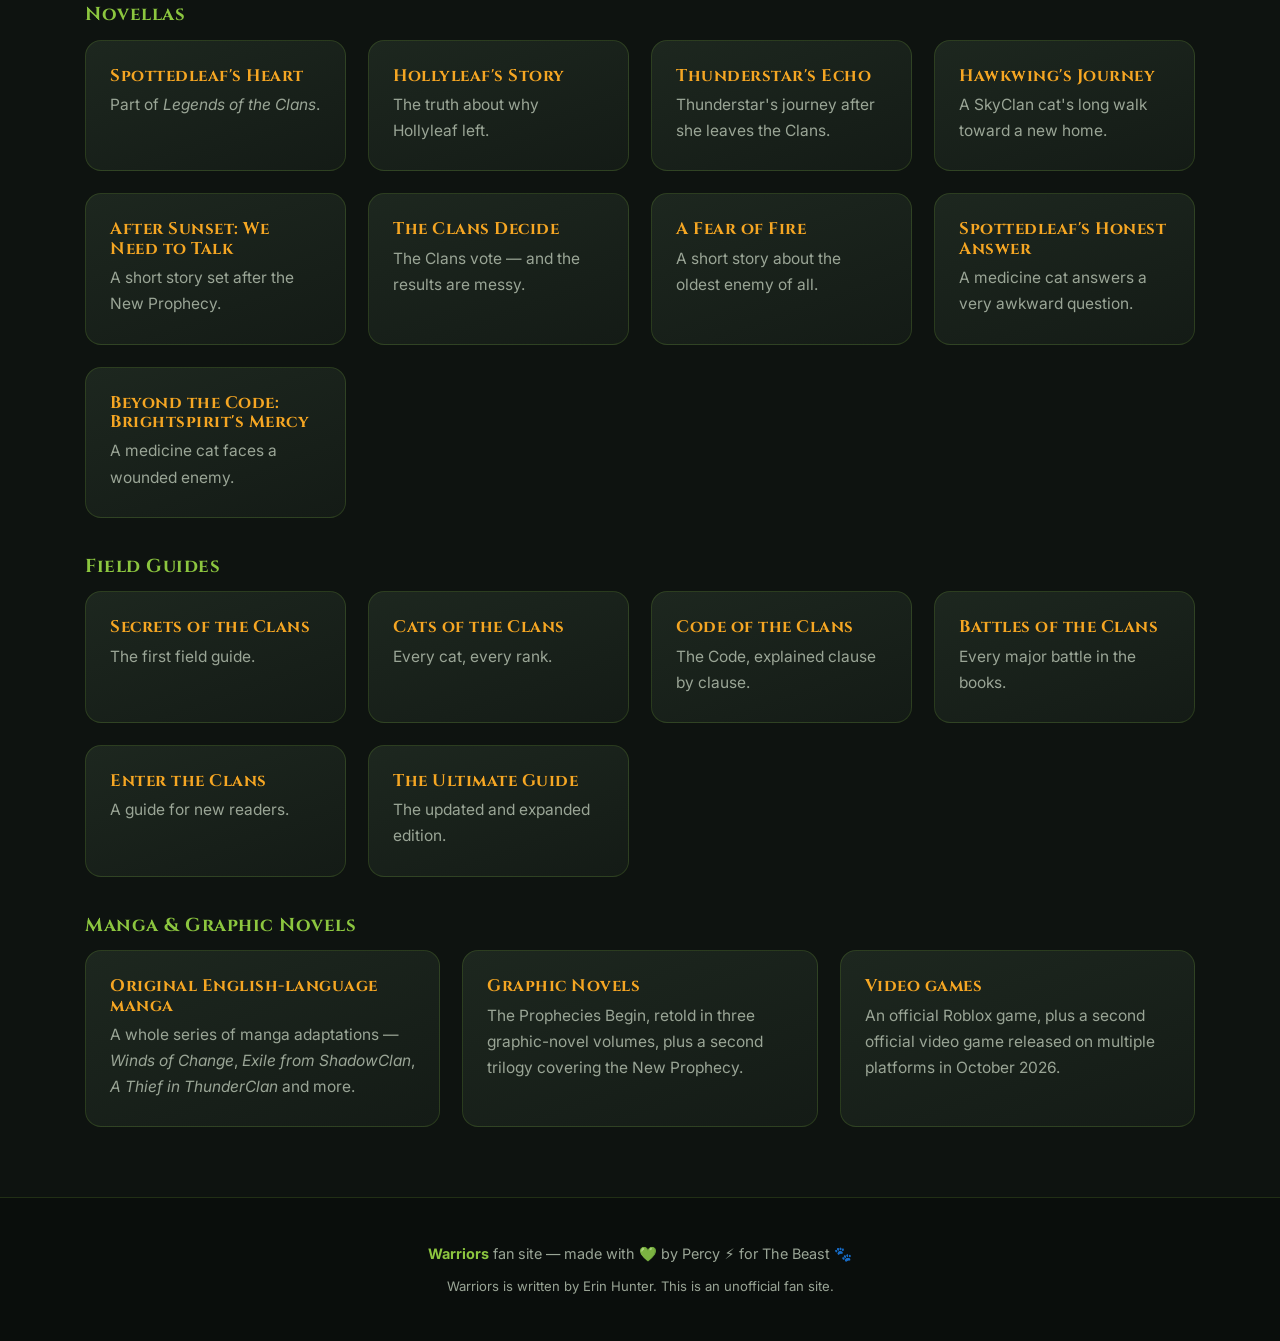
==== commit c99f43ca: "Fix factual errors: Wind author, Spottedleaf's Heart, Tigerstar's clan section, BloodClan card, code" ====
--- a/books.html
+++ b/books.html
@@ -148,7 +148,7 @@
         <tr><td>2</td><td><b>Sky</b></td><td>Kate Cary</td><td>1 November 2022</td></tr>
         <tr><td>3</td><td><b>Shadow</b></td><td>Cherith Baldry</td><td>4 April 2023</td></tr>
         <tr><td>4</td><td><b>Thunder</b></td><td>Kate Cary</td><td>7 November 2023</td></tr>
-        <tr><td>5</td><td><b>Wind</b></td><td>Kate Cary</td><td>2 April 2024</td></tr>
+        <tr><td>5</td><td><b>Wind</b></td><td>Cherith Baldry</td><td>2 April 2024</td></tr>
         <tr><td>6</td><td><b>Star</b></td><td>Kate Cary</td><td>5 November 2024</td></tr>
       </table>
     </div>
@@ -191,7 +191,7 @@
 
     <h3 class="reveal" style="margin-bottom:14px;color:var(--leaf)">Novellas</h3>
     <div class="grid g3">
-      <div class="card reveal"><h4>Spottedheart's Heart</h4><p class="muted">Part of <i>Legends of the Clans</i>.</p></div>
+      <div class="card reveal"><h4>Spottedleaf's Heart</h4><p class="muted">Part of <i>Legends of the Clans</i>.</p></div>
       <div class="card reveal"><h4>Hollyleaf's Story</h4><p class="muted">The truth about why Hollyleaf left.</p></div>
       <div class="card reveal"><h4>Thunderstar's Echo</h4><p class="muted">Thunderstar's journey after she leaves the Clans.</p></div>
       <div class="card reveal"><h4>Hawkwing's Journey</h4><p class="muted">A SkyClan cat's long walk toward a new home.</p></div>
